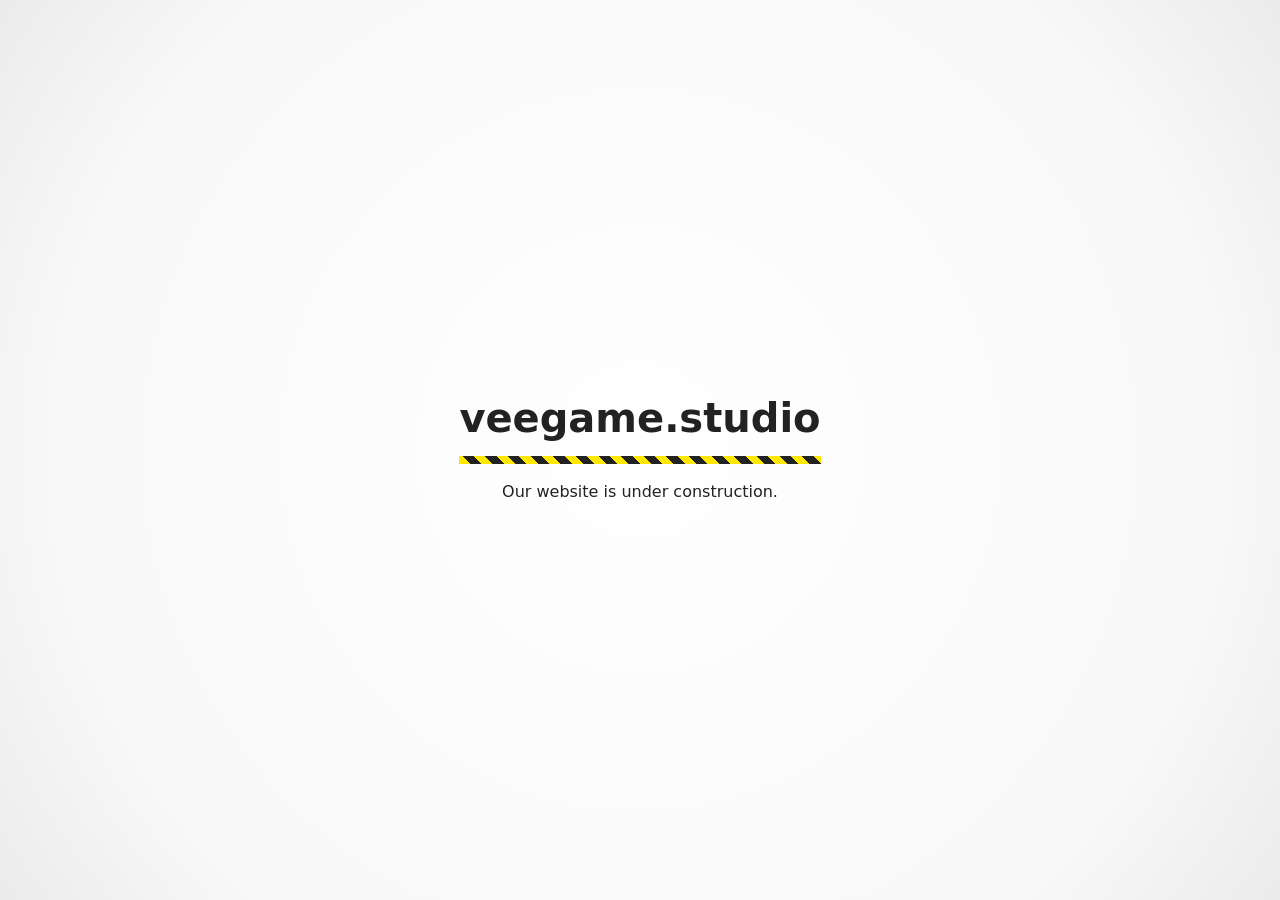
==== index.html @ 7fc869ca "Update website title from example.com to veegame.studio" ====
<!doctype html>
<html lang="en">
  <head>
    <meta charset="utf-8">
    <meta name="viewport" content="width=device-width, initial-scale=1">
    <title>example.com</title>
    <style>
      html, body {
        height: 100%;
      }
      body {
        background-color: #fff;
        background: radial-gradient(circle at center, #fff 0%, #f8f8f8 75%, #ebebeb 100%);
        color: #222;
        font-family: system-ui, -apple-system, "Segoe UI", Roboto, "Helvetica Neue", Arial, "Noto Sans", "Liberation Sans", sans-serif;
        font-size: 1rem;
        line-height: 1.5;
        margin: 0;
        display: flex;
        justify-content: center;
        align-items: center;
      }
      main {
        padding: 1rem;
        text-align: center;
      }
      h1 {
        font-size: 2.5rem;
        line-height: 1.1;
        margin: 0;
      }
      @media screen and (max-width: 480px) {
        h1 {
          font-size: 1.5rem;
        }
      }
      h1::after {
        content: "";
        background-color: #ffe800;
        background: repeating-linear-gradient(45deg, #ffe800, #ffe800 0.5rem, #222 0.5rem, #222 1.0rem);
        display: block;
        height: 0.5rem;
        margin-top: 1rem;
      }
      img {
        max-width: 100%;
        height: auto;
      }
      p {
        margin: 1rem 0 0 0;
      }
    </style>
  </head>
  <body>
    <main>
      <h1>veegame.studio</h1>
      <p>Our website is under construction.</p>
    </main>
  </body>
</html>
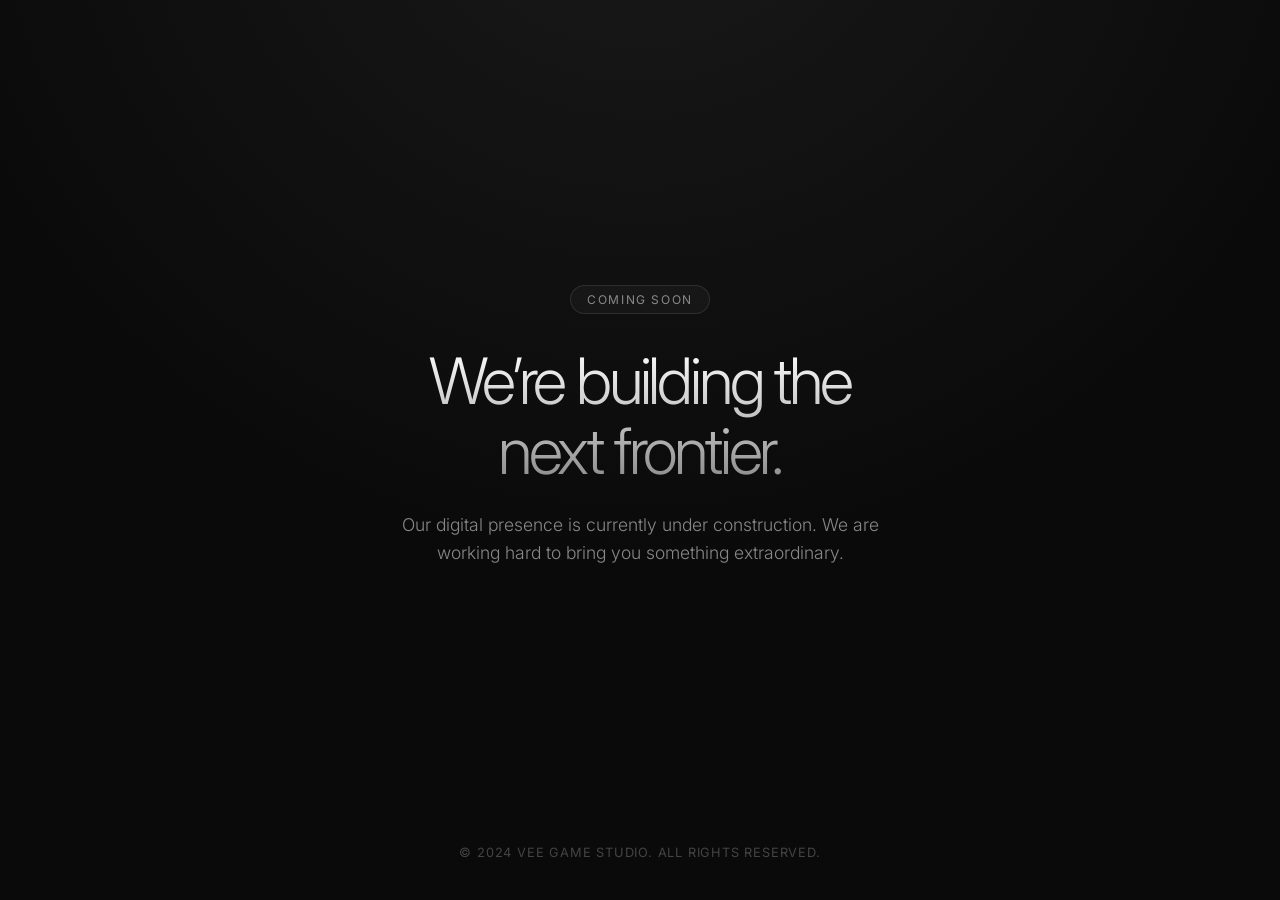
==== commit ffcbb663: "Revamp index.html with new styles and layout Updated the HTML structure and styles for a modern desi" ====
--- a/index.html
+++ b/index.html
@@ -1,61 +1,184 @@
+<!DOCTYPE html>
+<html lang="en">
 
-<!doctype html>
-<html lang="en">
-  <head>
-    <meta charset="utf-8">
-    <meta name="viewport" content="width=device-width, initial-scale=1">
-    <title>example.com</title>
+<head>
+    <meta charset="UTF-8">
+    <meta name="viewport" content="width=device-width, initial-scale=1.0">
+    <title>Vee Game Studio | Coming Soon | The Future of Innovation</title>
+    <link rel="preconnect" href="https://fonts.googleapis.com">
+    <link rel="preconnect" href="https://fonts.gstatic.com" crossorigin>
+    <link href="https://fonts.googleapis.com/css2?family=Inter:wght@300;400;600&display=swap" rel="stylesheet">
     <style>
-      html, body {
-        height: 100%;
-      }
-      body {
-        background-color: #fff;
-        background: radial-gradient(circle at center, #fff 0%, #f8f8f8 75%, #ebebeb 100%);
-        color: #222;
-        font-family: system-ui, -apple-system, "Segoe UI", Roboto, "Helvetica Neue", Arial, "Noto Sans", "Liberation Sans", sans-serif;
-        font-size: 1rem;
-        line-height: 1.5;
-        margin: 0;
-        display: flex;
-        justify-content: center;
-        align-items: center;
-      }
-      main {
-        padding: 1rem;
-        text-align: center;
-      }
-      h1 {
-        font-size: 2.5rem;
-        line-height: 1.1;
-        margin: 0;
-      }
-      @media screen and (max-width: 480px) {
+        :root {
+            --bg-color: #0a0a0a;
+            --accent-color: #ffffff;
+            --secondary-color: #888888;
+            --glass: rgba(255, 255, 255, 0.03);
+        }
+
+        * {
+            margin: 0;
+            padding: 0;
+            box-sizing: border-box;
+        }
+
+        body {
+            font-family: 'Inter', sans-serif;
+            background-color: var(--bg-color);
+            color: var(--accent-color);
+            height: 100vh;
+            display: flex;
+            justify-content: center;
+            align-items: center;
+            overflow: hidden;
+            text-rendering: optimizeLegibility;
+            -webkit-font-smoothing: antialiased;
+        }
+
+        /* Subtle Animated Background Gradient */
+        .bg-glow {
+            position: absolute;
+            top: 0;
+            left: 0;
+            width: 100%;
+            height: 100%;
+            background: radial-gradient(circle at 50% -20%, #1a1a1a 0%, #0a0a0a 60%);
+            z-index: -1;
+        }
+
+        .container {
+            text-align: center;
+            max-width: 600px;
+            padding: 2rem;
+            animation: fadeIn 1.5s ease-out;
+        }
+
+        .badge {
+            display: inline-block;
+            padding: 6px 16px;
+            border-radius: 100px;
+            background: var(--glass);
+            border: 1px solid rgba(255, 255, 255, 0.1);
+            font-size: 0.75rem;
+            letter-spacing: 0.1rem;
+            text-transform: uppercase;
+            margin-bottom: 2rem;
+            color: var(--secondary-color);
+        }
+
         h1 {
-          font-size: 1.5rem;
+            font-size: clamp(2.5rem, 8vw, 4rem);
+            font-weight: 300;
+            letter-spacing: -0.05em;
+            line-height: 1.1;
+            margin-bottom: 1.5rem;
+            background: linear-gradient(180deg, #fff 0%, #888 100%);
+            -webkit-background-clip: text;
+            -webkit-text-fill-color: transparent;
         }
-      }
-      h1::after {
-        content: "";
-        background-color: #ffe800;
-        background: repeating-linear-gradient(45deg, #ffe800, #ffe800 0.5rem, #222 0.5rem, #222 1.0rem);
-        display: block;
-        height: 0.5rem;
-        margin-top: 1rem;
-      }
-      img {
-        max-width: 100%;
-        height: auto;
-      }
-      p {
-        margin: 1rem 0 0 0;
-      }
+
+        p {
+            font-size: 1.1rem;
+            color: var(--secondary-color);
+            line-height: 1.6;
+            margin-bottom: 3rem;
+            font-weight: 300;
+        }
+
+        .input-group {
+            display: flex;
+            gap: 10px;
+            background: var(--glass);
+            padding: 6px;
+            border-radius: 12px;
+            border: 1px solid rgba(255, 255, 255, 0.1);
+            backdrop-filter: blur(10px);
+        }
+
+        input {
+            background: transparent;
+            border: none;
+            padding: 12px 20px;
+            color: white;
+            flex: 1;
+            outline: none;
+            font-family: inherit;
+        }
+
+        button {
+            background: var(--accent-color);
+            color: black;
+            border: none;
+            padding: 12px 24px;
+            border-radius: 8px;
+            font-weight: 600;
+            cursor: pointer;
+            transition: transform 0.2s ease, opacity 0.2s ease;
+        }
+
+        button:hover {
+            opacity: 0.9;
+            transform: translateY(-1px);
+        }
+
+        footer {
+            position: absolute;
+            bottom: 40px;
+            font-size: 0.8rem;
+            color: #444;
+            letter-spacing: 0.05rem;
+        }
+
+        @keyframes fadeIn {
+            from {
+                opacity: 0;
+                transform: translateY(20px);
+            }
+
+            to {
+                opacity: 1;
+                transform: translateY(0);
+            }
+        }
+
+        /* Responsive adjustments */
+        @media (max-width: 480px) {
+            .input-group {
+                flex-direction: column;
+                background: transparent;
+                border: none;
+                padding: 0;
+            }
+
+            input {
+                background: var(--glass);
+                border: 1px solid rgba(255, 255, 255, 0.1);
+                border-radius: 12px;
+                margin-bottom: 10px;
+            }
+
+            button {
+                width: 100%;
+            }
+        }
     </style>
-  </head>
-  <body>
-    <main>
-      <h1>veegame.studio</h1>
-      <p>Our website is under construction.</p>
+</head>
+
+<body>
+
+    <div class="bg-glow"></div>
+
+    <main class="container">
+        <div class="badge">Coming Soon</div>
+        <h1>We’re building the <br>next frontier.</h1>
+        <p>Our digital presence is currently under construction. We are working hard to bring you something
+            extraordinary.</p>
     </main>
-  </body>
+
+    <footer>
+        &copy; 2024 VEE GAME STUDIO. ALL RIGHTS RESERVED.
+    </footer>
+
+</body>
+
 </html>
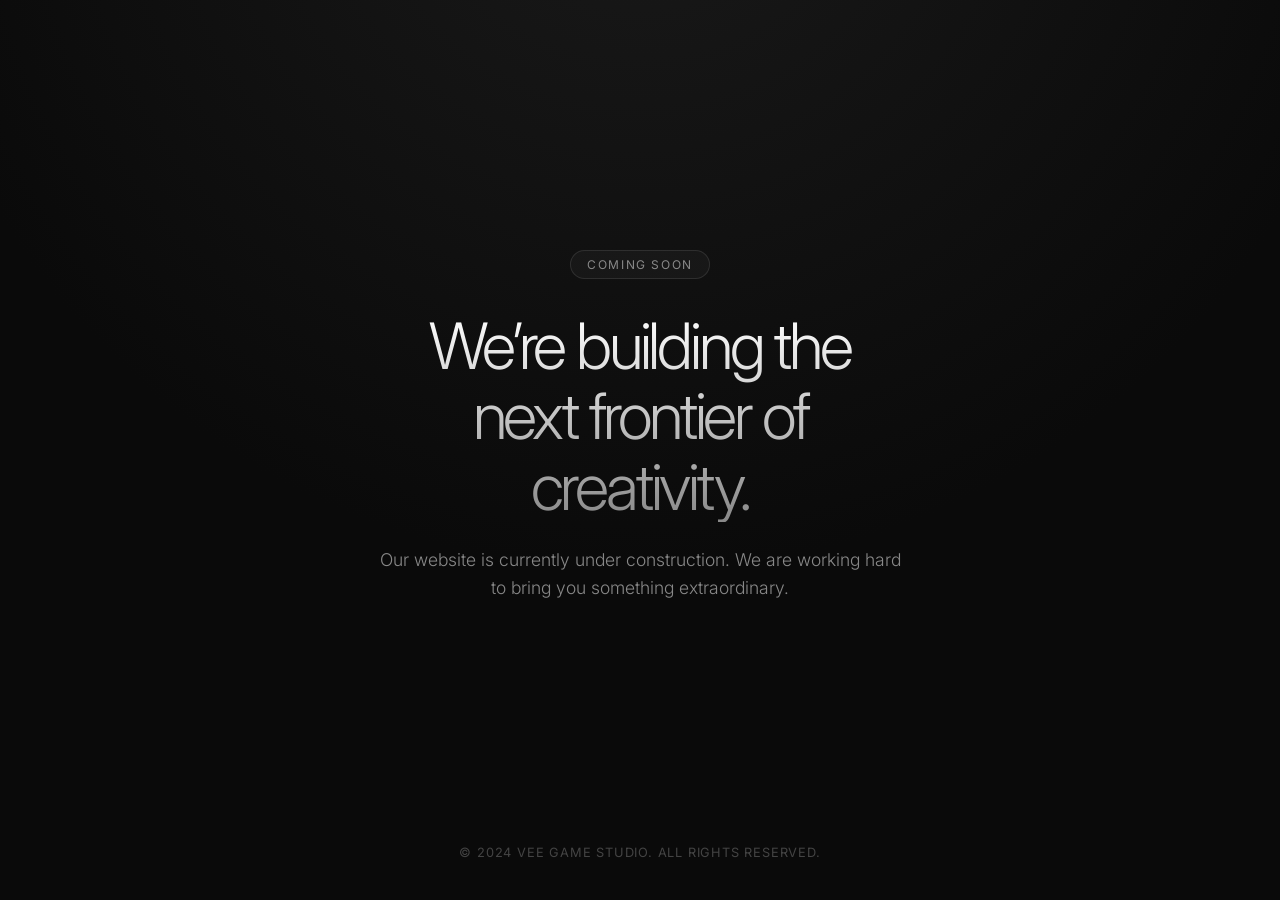
==== commit ffb66c15: "Update heading and paragraph text in index.html" ====
--- a/index.html
+++ b/index.html
@@ -5,6 +5,7 @@
     <meta charset="UTF-8">
     <meta name="viewport" content="width=device-width, initial-scale=1.0">
     <title>Vee Game Studio | Coming Soon | The Future of Innovation</title>
+    <link rel="icon" type="image/png" href="/images/favicon.png">
     <link rel="preconnect" href="https://fonts.googleapis.com">
     <link rel="preconnect" href="https://fonts.gstatic.com" crossorigin>
     <link href="https://fonts.googleapis.com/css2?family=Inter:wght@300;400;600&display=swap" rel="stylesheet">
@@ -170,8 +171,8 @@
 
     <main class="container">
         <div class="badge">Coming Soon</div>
-        <h1>We’re building the <br>next frontier.</h1>
-        <p>Our digital presence is currently under construction. We are working hard to bring you something
+        <h1>We’re building the <br>next frontier of creativity.</h1>
+        <p>Our website is currently under construction. We are working hard to bring you something
             extraordinary.</p>
     </main>
 
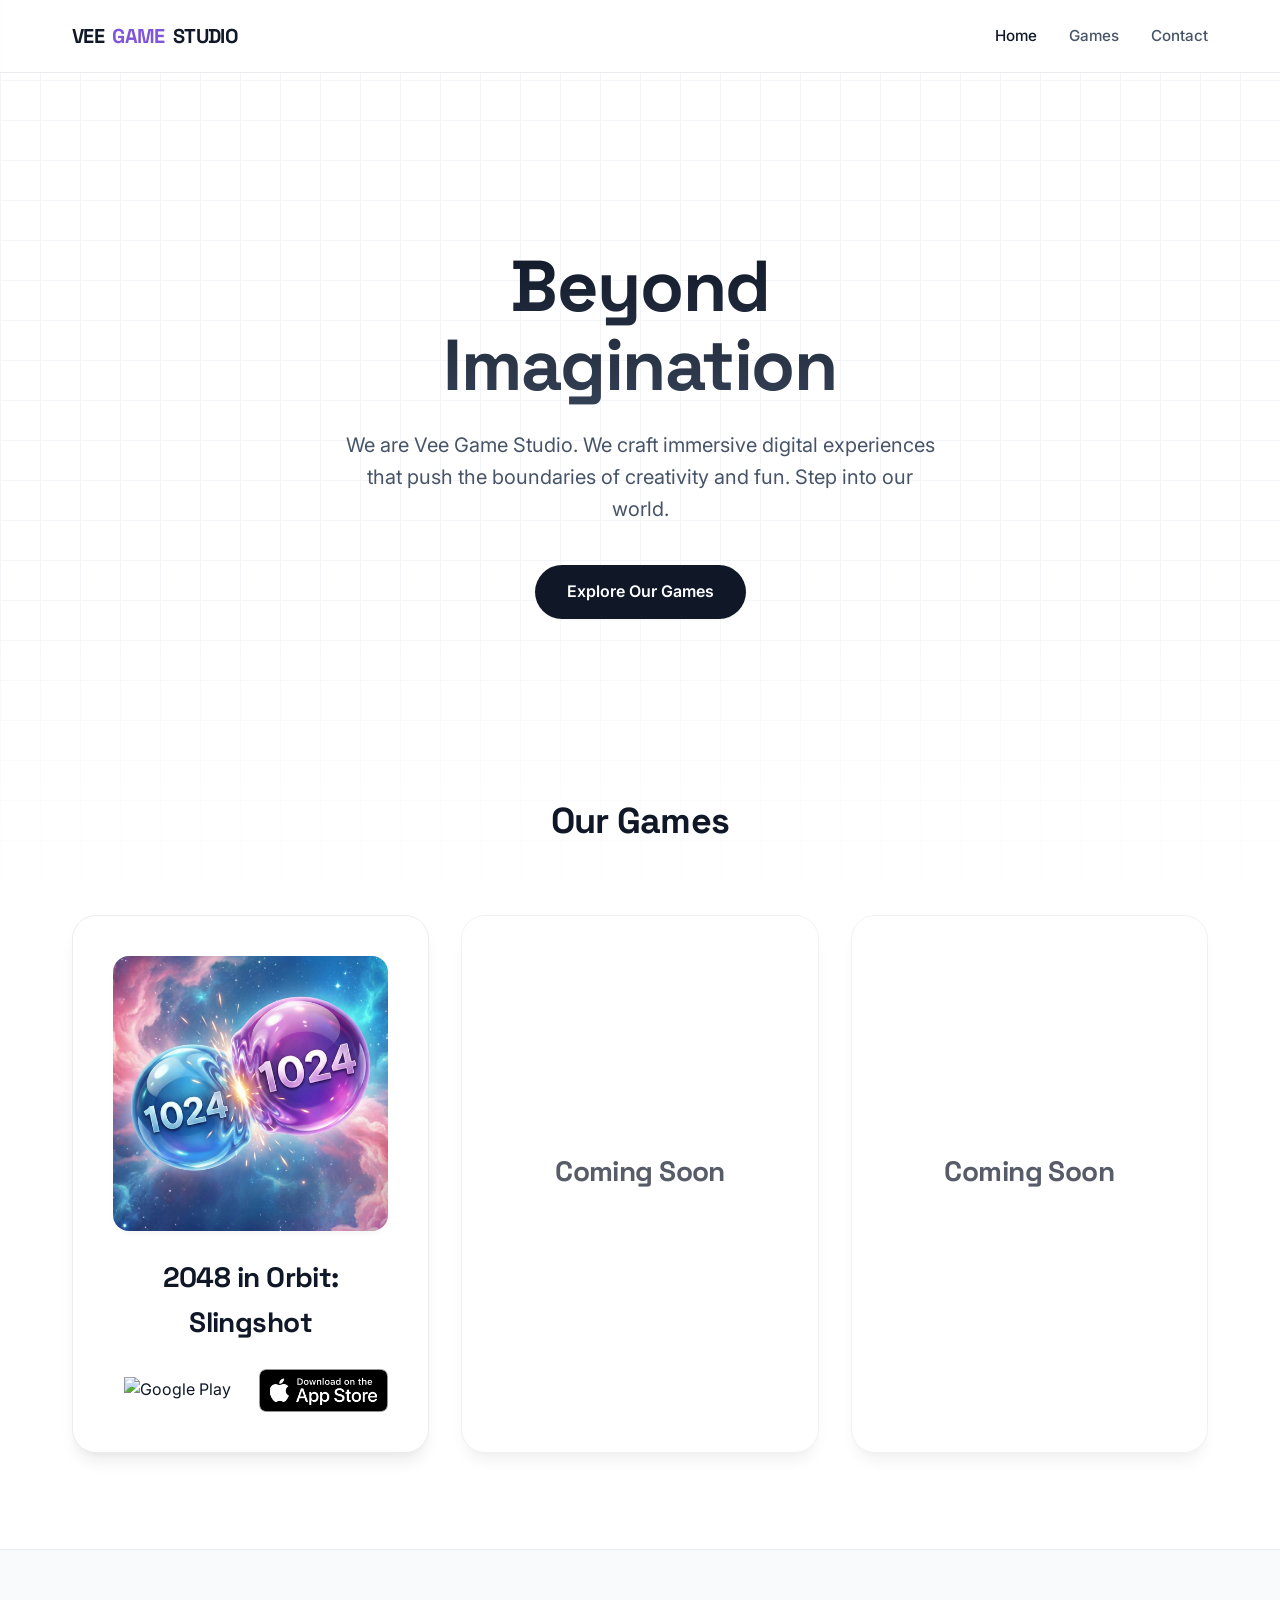
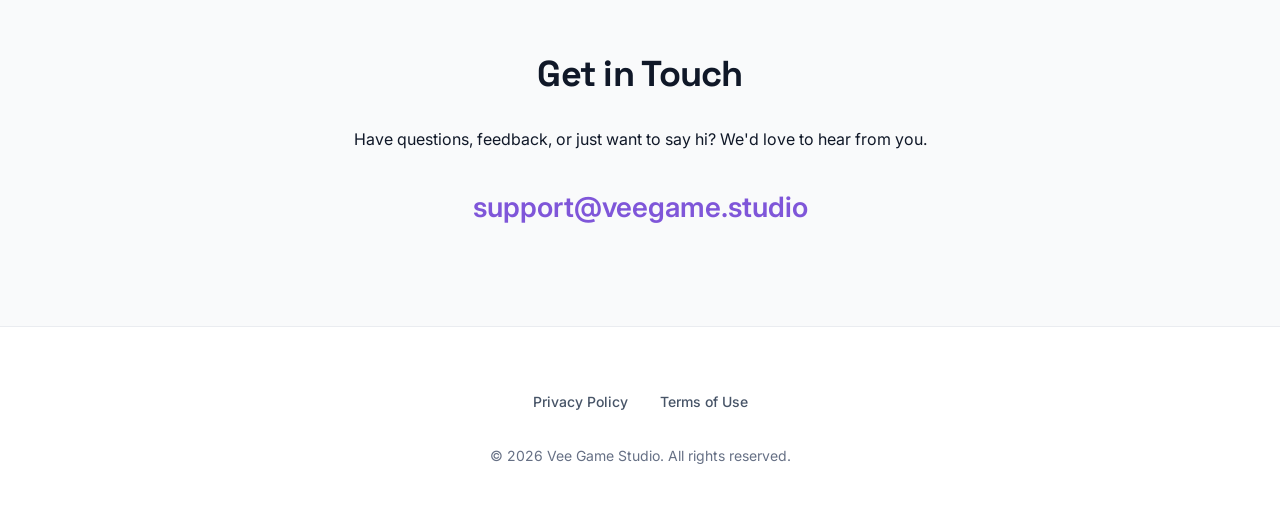
==== commit c9a808e1: "revamp the homepage" ====
--- a/index.html
+++ b/index.html
@@ -4,182 +4,122 @@
 <head>
     <meta charset="UTF-8">
     <meta name="viewport" content="width=device-width, initial-scale=1.0">
-    <title>Vee Game Studio | Coming Soon | The Future of Innovation</title>
+    <title>Vee Game Studio | Crafting Digital Universes</title>
     <link rel="icon" type="image/png" href="/images/favicon.png">
+
+    <!-- Fonts -->
     <link rel="preconnect" href="https://fonts.googleapis.com">
     <link rel="preconnect" href="https://fonts.gstatic.com" crossorigin>
-    <link href="https://fonts.googleapis.com/css2?family=Inter:wght@300;400;600&display=swap" rel="stylesheet">
-    <style>
-        :root {
-            --bg-color: #0a0a0a;
-            --accent-color: #ffffff;
-            --secondary-color: #888888;
-            --glass: rgba(255, 255, 255, 0.03);
-        }
+    <link
+        href="https://fonts.googleapis.com/css2?family=Inter:wght@400;500;600&family=Space+Grotesk:wght@500;700&display=swap"
+        rel="stylesheet">
 
-        * {
-            margin: 0;
-            padding: 0;
-            box-sizing: border-box;
-        }
+    <!-- Styles -->
+    <link rel="stylesheet" href="css/style.css">
 
-        body {
-            font-family: 'Inter', sans-serif;
-            background-color: var(--bg-color);
-            color: var(--accent-color);
-            height: 100vh;
-            display: flex;
-            justify-content: center;
-            align-items: center;
-            overflow: hidden;
-            text-rendering: optimizeLegibility;
-            -webkit-font-smoothing: antialiased;
-        }
-
-        /* Subtle Animated Background Gradient */
-        .bg-glow {
-            position: absolute;
-            top: 0;
-            left: 0;
-            width: 100%;
-            height: 100%;
-            background: radial-gradient(circle at 50% -20%, #1a1a1a 0%, #0a0a0a 60%);
-            z-index: -1;
-        }
-
-        .container {
-            text-align: center;
-            max-width: 600px;
-            padding: 2rem;
-            animation: fadeIn 1.5s ease-out;
-        }
-
-        .badge {
-            display: inline-block;
-            padding: 6px 16px;
-            border-radius: 100px;
-            background: var(--glass);
-            border: 1px solid rgba(255, 255, 255, 0.1);
-            font-size: 0.75rem;
-            letter-spacing: 0.1rem;
-            text-transform: uppercase;
-            margin-bottom: 2rem;
-            color: var(--secondary-color);
-        }
-
-        h1 {
-            font-size: clamp(2.5rem, 8vw, 4rem);
-            font-weight: 300;
-            letter-spacing: -0.05em;
-            line-height: 1.1;
-            margin-bottom: 1.5rem;
-            background: linear-gradient(180deg, #fff 0%, #888 100%);
-            -webkit-background-clip: text;
-            -webkit-text-fill-color: transparent;
-        }
-
-        p {
-            font-size: 1.1rem;
-            color: var(--secondary-color);
-            line-height: 1.6;
-            margin-bottom: 3rem;
-            font-weight: 300;
-        }
-
-        .input-group {
-            display: flex;
-            gap: 10px;
-            background: var(--glass);
-            padding: 6px;
-            border-radius: 12px;
-            border: 1px solid rgba(255, 255, 255, 0.1);
-            backdrop-filter: blur(10px);
-        }
-
-        input {
-            background: transparent;
-            border: none;
-            padding: 12px 20px;
-            color: white;
-            flex: 1;
-            outline: none;
-            font-family: inherit;
-        }
-
-        button {
-            background: var(--accent-color);
-            color: black;
-            border: none;
-            padding: 12px 24px;
-            border-radius: 8px;
-            font-weight: 600;
-            cursor: pointer;
-            transition: transform 0.2s ease, opacity 0.2s ease;
-        }
-
-        button:hover {
-            opacity: 0.9;
-            transform: translateY(-1px);
-        }
-
-        footer {
-            position: absolute;
-            bottom: 40px;
-            font-size: 0.8rem;
-            color: #444;
-            letter-spacing: 0.05rem;
-        }
-
-        @keyframes fadeIn {
-            from {
-                opacity: 0;
-                transform: translateY(20px);
-            }
-
-            to {
-                opacity: 1;
-                transform: translateY(0);
-            }
-        }
-
-        /* Responsive adjustments */
-        @media (max-width: 480px) {
-            .input-group {
-                flex-direction: column;
-                background: transparent;
-                border: none;
-                padding: 0;
-            }
-
-            input {
-                background: var(--glass);
-                border: 1px solid rgba(255, 255, 255, 0.1);
-                border-radius: 12px;
-                margin-bottom: 10px;
-            }
-
-            button {
-                width: 100%;
-            }
-        }
-    </style>
+    <!-- SEO -->
+    <meta name="description"
+        content="Vee Game Studio - Innovative game development studio creating immersive digital experiences. Check out our latest game: Orbital 2048.">
 </head>
 
 <body>
 
-    <div class="bg-glow"></div>
+    <!-- Background Effects -->
+    <div class="bg-grid"></div>
+    <div class="glow-orb one"></div>
+    <div class="glow-orb two"></div>
 
-    <main class="container">
-        <div class="badge">Coming Soon</div>
-        <h1>We’re building the <br>next frontier of creativity.</h1>
-        <p>Our website is currently under construction. We are working hard to bring you something
-            extraordinary.</p>
+    <header>
+        <div class="container header-content">
+            <div class="logo">
+                VEE<span>GAME</span>STUDIO
+            </div>
+            <nav>
+                <ul>
+                    <li><a href="#" class="active">Home</a></li>
+                    <li><a href="#games">Games</a></li>
+                    <li><a href="#contact">Contact</a></li>
+                </ul>
+            </nav>
+        </div>
+    </header>
+
+    <main>
+        <!-- Hero Section -->
+        <section class="hero container">
+            <h1>Beyond <br>Imagination</h1>
+            <p>We are Vee Game Studio. We craft immersive digital experiences that push the boundaries of creativity and
+                fun. Step into our world.</p>
+            <a href="#games" class="btn-primary">Explore Our Games</a>
+        </section>
+
+        <!-- Games Section -->
+        <section id="games" class="container">
+            <h2 class="section-title">Our Games</h2>
+            <div class="games-grid">
+                <!-- Game 1: Orbital 2048 -->
+                <!-- Game 1: Orbital 2048 -->
+                <article class="game-card">
+                    <img src="images/2048inOrbit.png" alt="2048 in Orbit" class="game-featured-image">
+                    <h3>2048 in Orbit: Slingshot</h3>
+                    <div class="store-links">
+                        <a href="https://play.google.com/store/apps/details?id=com.veegamestudio.orbital_2048"
+                            target="_blank">
+                            <img src="images/playstore.png" alt="Google Play" class="store-badge">
+                        </a>
+                        <a href="https://apps.apple.com/us/app/2048-in-orbit-slingshot/id6757601433" target="_blank">
+                            <img src="images/appstore.png" alt="App Store" class="store-badge">
+                        </a>
+                    </div>
+                </article>
+
+                <!-- Placeholder 1 -->
+                <article class="game-card coming-soon-card">
+                    <h3>Coming Soon</h3>
+                </article>
+
+                <!-- Placeholder 2 -->
+                <article class="game-card coming-soon-card">
+                    <h3>Coming Soon</h3>
+                </article>
+            </div>
+        </section>
+
+        <!-- Contact Section -->
+        <section id="contact" class="contact-section">
+            <div class="container">
+                <div class="contact-card">
+                    <h2>Get in Touch</h2>
+                    <p>Have questions, feedback, or just want to say hi? We'd love to hear from you.</p>
+                    <a href="mailto:support@veegame.studio" class="contact-email">support@veegame.studio</a>
+                </div>
+            </div>
+        </section>
     </main>
 
+    <!-- Footer -->
     <footer>
-        &copy; 2024 VEE GAME STUDIO. ALL RIGHTS RESERVED.
+        <div class="container">
+            <div class="footer-links">
+                <a href="https://www.veegame.studio/privacy-policy/">Privacy Policy</a>
+                <a href="https://www.veegame.studio/terms-of-use/">Terms of Use</a>
+            </div>
+            <p>&copy; 2026 Vee Game Studio. All rights reserved.</p>
+        </div>
     </footer>
+
+    <script>
+        // Smooth scroll for anchor links
+        document.querySelectorAll('a[href^="#"]').forEach(anchor => {
+            anchor.addEventListener('click', function (e) {
+                e.preventDefault();
+                document.querySelector(this.getAttribute('href')).scrollIntoView({
+                    behavior: 'smooth'
+                });
+            });
+        });
+    </script>
 
 </body>
 
-</html>
+</html>
--- a/css/style.css
+++ b/css/style.css
@@ -0,0 +1,410 @@
+:root {
+    --bg-color: #ffffff;
+    --text-color: #101828;
+    --heading-color: #101828;
+    --primary-color: #7F56D9;
+    /* Hex Purple: closest to #6941C6 / #7F56D9 used in modern SaaS */
+    --secondary-color: #F9F5FF;
+    /* Light Purple Bg */
+    --accent-color: #F5C0C0;
+    /* Rose Quartz */
+    --border-color: #EAECF0;
+    --card-bg: #ffffff;
+    --button-bg: #101828;
+    --button-text: #ffffff;
+    --font-main: 'Inter', sans-serif;
+    --font-heading: 'Space Grotesk', sans-serif;
+}
+
+* {
+    margin: 0;
+    padding: 0;
+    box-sizing: border-box;
+}
+
+body {
+    background-color: var(--bg-color);
+    color: var(--text-color);
+    font-family: var(--font-main);
+    overflow-x: hidden;
+    line-height: 1.6;
+    -webkit-font-smoothing: antialiased;
+}
+
+/* --- Background Grid --- */
+.bg-grid {
+    position: fixed;
+    top: 0;
+    left: 0;
+    width: 100%;
+    height: 100%;
+    z-index: -1;
+    background-size: 40px 40px;
+    background-image:
+        linear-gradient(to right, #F2F4F7 1px, transparent 1px),
+        linear-gradient(to bottom, #F2F4F7 1px, transparent 1px);
+    mask-image: linear-gradient(to bottom, black 60%, transparent 100%);
+}
+
+/* Remove old glow orbs, maybe keep one subtle gradient if needed */
+.glow-orb {
+    display: none;
+}
+
+/* --- Typography --- */
+h1,
+h2,
+h3 {
+    font-family: var(--font-heading);
+    color: var(--heading-color);
+    letter-spacing: -0.02em;
+    /* Tight tracking like modern SaaS */
+    font-weight: 700;
+}
+
+a {
+    text-decoration: none;
+    color: inherit;
+    transition: color 0.2s ease;
+}
+
+/* --- Container --- */
+.container {
+    max-width: 1200px;
+    margin: 0 auto;
+    padding: 0 2rem;
+}
+
+/* --- Header --- */
+header {
+    background: rgba(255, 255, 255, 0.8);
+    backdrop-filter: blur(12px);
+    position: sticky;
+    top: 0;
+    z-index: 100;
+    border-bottom: 1px solid var(--border-color);
+}
+
+.header-content {
+    padding: 1.25rem 2rem;
+    display: flex;
+    justify-content: space-between;
+    align-items: center;
+}
+
+.logo {
+    font-size: 1.25rem;
+    font-weight: 700;
+    font-family: var(--font-heading);
+    color: var(--heading-color);
+    letter-spacing: -0.03em;
+    display: flex;
+    align-items: center;
+    gap: 0.5rem;
+}
+
+.logo span {
+    color: var(--primary-color);
+}
+
+nav ul {
+    display: flex;
+    gap: 2rem;
+    list-style: none;
+}
+
+nav a {
+    font-size: 0.95rem;
+    font-weight: 500;
+    color: #475467;
+    /* Gray-600 */
+}
+
+nav a:hover,
+nav a.active {
+    color: var(--heading-color);
+}
+
+/* --- Hero Section --- */
+.hero {
+    min-height: 80vh;
+    display: flex;
+    flex-direction: column;
+    justify-content: center;
+    align-items: center;
+    text-align: center;
+    padding: 6rem 0;
+    position: relative;
+}
+
+.hero h1 {
+    font-size: clamp(3rem, 6vw, 4.5rem);
+    /* Slightly smaller, more controlled */
+    line-height: 1.1;
+    margin-bottom: 1.5rem;
+    max-width: 900px;
+    background: linear-gradient(180deg, #101828 0%, #344054 100%);
+    -webkit-background-clip: text;
+    background-clip: text;
+    -webkit-text-fill-color: transparent;
+    animation: fadeInUp 0.6s ease-out;
+}
+
+.hero p {
+    font-size: 1.25rem;
+    max-width: 600px;
+    margin-bottom: 2.5rem;
+    color: #475467;
+    /* Gray-600 */
+    font-weight: 400;
+    animation: fadeInUp 0.6s ease-out 0.1s backwards;
+}
+
+.btn-primary {
+    display: inline-flex;
+    align-items: center;
+    justify-content: center;
+    padding: 0.875rem 2rem;
+    background: var(--button-bg);
+    color: var(--button-text);
+    font-weight: 600;
+    border-radius: 100px;
+    /* Pill shape */
+    transition: all 0.2s ease;
+    box-shadow: 0 1px 2px rgba(16, 24, 40, 0.05);
+    animation: fadeInUp 0.6s ease-out 0.2s backwards;
+}
+
+.btn-primary:hover {
+    background: #1D2939;
+    /* Gray-800 */
+    transform: translateY(-1px);
+    box-shadow: 0 4px 6px -1px rgba(16, 24, 40, 0.1), 0 2px 4px -1px rgba(16, 24, 40, 0.06);
+}
+
+/* --- Games Section --- */
+.section-title {
+    font-size: 2.25rem;
+    margin-bottom: 4rem;
+    text-align: center;
+    position: relative;
+    /* Removed underline decoration for cleaner look */
+}
+
+.games-grid {
+    display: grid;
+    grid-template-columns: repeat(auto-fit, minmax(300px, 1fr));
+    gap: 2rem;
+    padding-bottom: 6rem;
+    max-width: 1200px;
+    /* Ensure it doesn't stretch too wide if we want constraints */
+    margin: 0 auto;
+}
+
+.coming-soon-card {
+    display: flex;
+    flex-direction: column;
+    justify-content: center;
+    align-items: center;
+    background: transparent;
+    border: 2px dashed #E4E7EC;
+    /* Dashed border for placeholder */
+    box-shadow: none;
+    opacity: 0.7;
+}
+
+.coming-soon-card:hover {
+    border-color: #D0D5DD;
+    transform: translateY(-2px);
+    box-shadow: none;
+}
+
+.coming-soon-card h3 {
+    color: #98A2B3;
+    /* Lighter text */
+    font-size: 1.5rem;
+}
+
+.game-card {
+    background: var(--card-bg);
+    border: 1px solid var(--border-color);
+    border-radius: 24px;
+    /* More rounded */
+    padding: 2.5rem;
+    transition: all 0.3s ease;
+    position: relative;
+    overflow: hidden;
+    box-shadow: 0 4px 6px -2px rgba(16, 24, 40, 0.03), 0 12px 16px -4px rgba(16, 24, 40, 0.08);
+}
+
+.game-card:hover {
+    transform: translateY(-4px);
+    box-shadow: 0 20px 24px -4px rgba(16, 24, 40, 0.08), 0 8px 8px -4px rgba(16, 24, 40, 0.03);
+    border-color: #D0D5DD;
+}
+
+.game-card::before {
+    /* Subtle top accent border on hover */
+    content: '';
+    position: absolute;
+    top: 0;
+    left: 0;
+    width: 100%;
+    height: 4px;
+    background: var(--primary-color);
+    opacity: 0;
+    transition: opacity 0.3s ease;
+}
+
+.game-card:hover::before {
+    opacity: 1;
+}
+
+/* Featured Image Style */
+.game-featured-image {
+    width: 100%;
+    height: auto;
+    border-radius: 16px;
+    margin-bottom: 1.5rem;
+    display: block;
+    box-shadow: 0 4px 6px -2px rgba(16, 24, 40, 0.05);
+}
+
+.game-card h3 {
+    margin-bottom: 1.5rem;
+    font-size: 1.75rem;
+    /* Slightly larger title */
+    font-weight: 700;
+    text-align: center;
+    color: var(--heading-color);
+}
+
+.store-links {
+    display: flex;
+    justify-content: space-between;
+    /* Pushes items to left and right edges */
+    gap: 1rem;
+    flex-wrap: nowrap;
+    /* Ensure they stay on one line if possible */
+    align-items: center;
+    margin-top: auto;
+    /* Push to bottom if flex column parent */
+}
+
+.store-links a {
+    flex: 1;
+    /* Allow links to take available space */
+    display: flex;
+    justify-content: center;
+    /* Center badge within its area */
+    min-width: 0;
+    /* Allow flex item to shrink below content size */
+}
+
+.store-badge {
+    height: auto;
+    max-height: 50px;
+    /* Limit height but allow scaling down */
+    max-width: 100%;
+    /* Prevent overflowing the container */
+    width: auto;
+    object-fit: contain;
+    transition: transform 0.2s ease, opacity 0.2s ease;
+    display: block;
+}
+
+.store-badge:hover {
+    transform: translateY(-2px);
+    opacity: 0.85;
+}
+
+/* --- Contact Section --- */
+.contact-section {
+    padding: 6rem 0;
+    text-align: center;
+    background: #F9FAFB;
+    /* Gray-50 */
+    border-top: 1px solid var(--border-color);
+    border-bottom: 1px solid var(--border-color);
+}
+
+.contact-card {
+    background: transparent;
+    border: none;
+    padding: 0;
+    max-width: 600px;
+    margin: 0 auto;
+    box-shadow: none;
+}
+
+.contact-card h2 {
+    font-size: 2.25rem;
+    margin-bottom: 1.5rem;
+}
+
+.contact-email {
+    font-size: 1.75rem;
+    color: var(--primary-color);
+    font-weight: 600;
+    margin-top: 2rem;
+    display: inline-block;
+    transition: color 0.2s ease;
+}
+
+.contact-email:hover {
+    color: #53389E;
+    /* Darker purple */
+    text-decoration: underline;
+}
+
+/* --- Footer --- */
+footer {
+    padding: 4rem 0;
+    text-align: center;
+    background: white;
+    font-size: 0.875rem;
+    color: #667085;
+}
+
+.footer-links {
+    display: flex;
+    justify-content: center;
+    gap: 2rem;
+    margin-bottom: 2rem;
+}
+
+.footer-links a {
+    color: #475467;
+    font-weight: 500;
+}
+
+.footer-links a:hover {
+    color: var(--primary-color);
+}
+
+@keyframes fadeInUp {
+    from {
+        opacity: 0;
+        transform: translateY(20px);
+    }
+
+    to {
+        opacity: 1;
+        transform: translateY(0);
+    }
+}
+
+/* Responsive adjustments */
+@media (max-width: 768px) {
+    .header-content {
+        padding: 1rem;
+    }
+
+    .hero h1 {
+        font-size: 2.5rem;
+    }
+
+    .store-links {
+        flex-direction: column;
+    }
+}
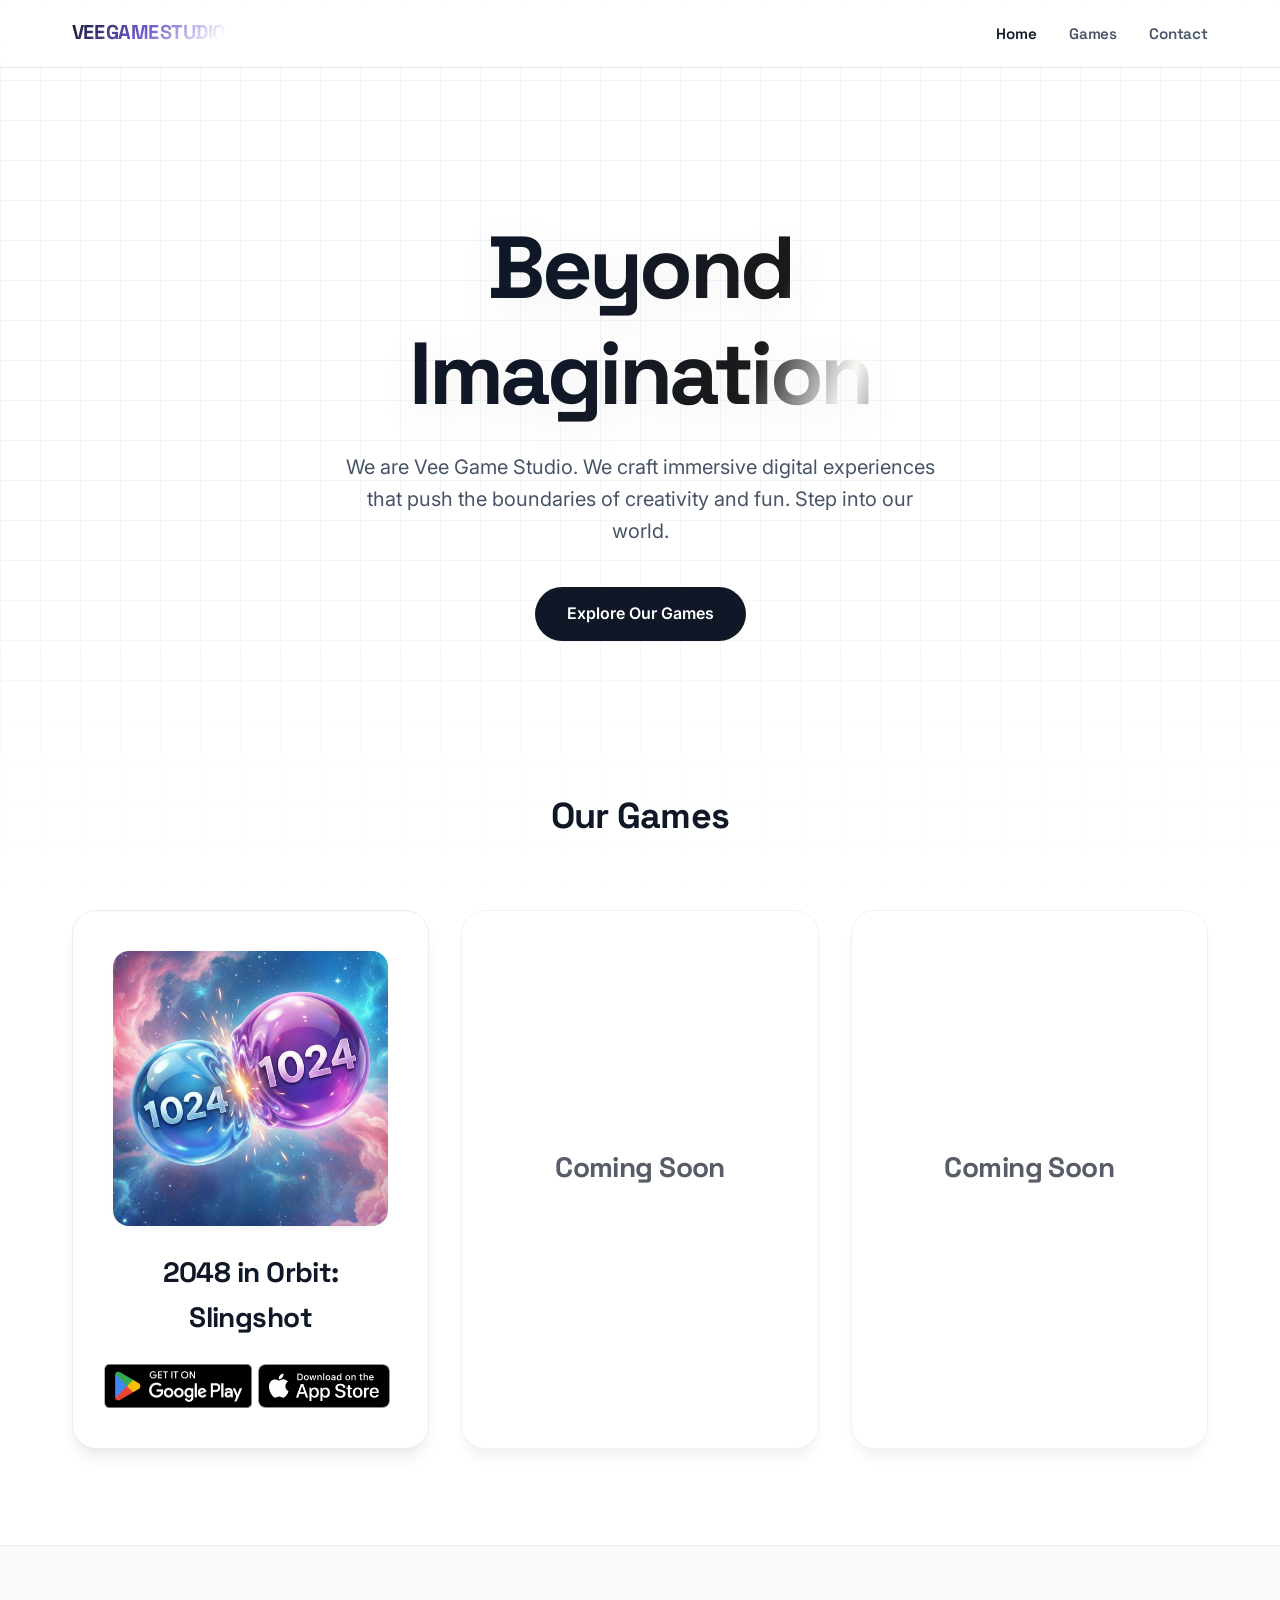
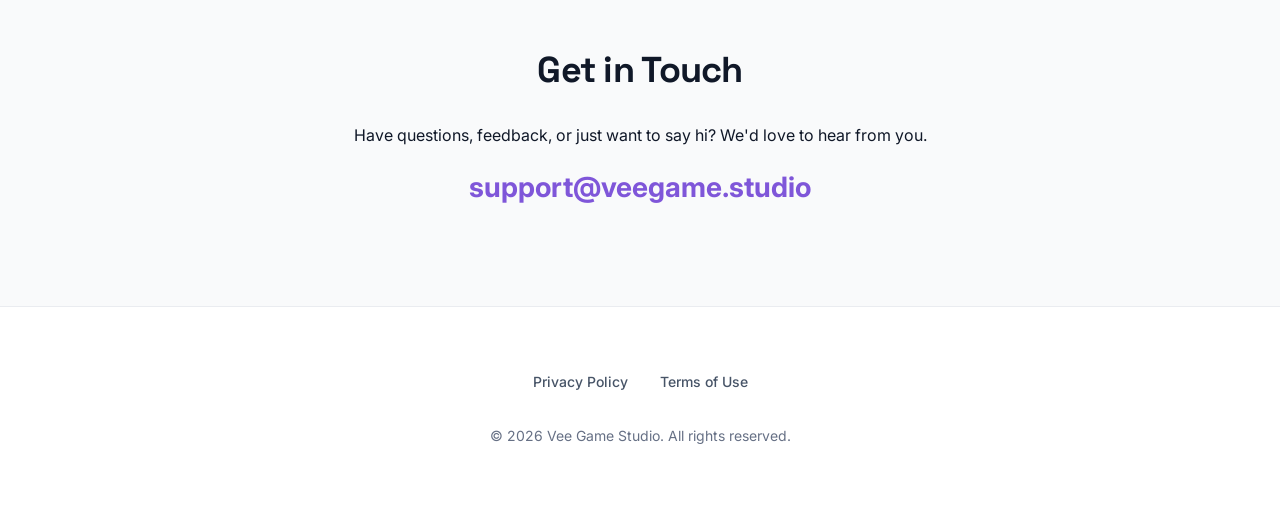
==== commit c342dd68: "improve the visual" ====
--- a/index.html
+++ b/index.html
@@ -113,9 +113,20 @@
         document.querySelectorAll('a[href^="#"]').forEach(anchor => {
             anchor.addEventListener('click', function (e) {
                 e.preventDefault();
-                document.querySelector(this.getAttribute('href')).scrollIntoView({
-                    behavior: 'smooth'
-                });
+                const targetId = this.getAttribute('href');
+                if (targetId === '#') {
+                    window.scrollTo({
+                        top: 0,
+                        behavior: 'smooth'
+                    });
+                } else {
+                    const targetElement = document.querySelector(targetId);
+                    if (targetElement) {
+                        targetElement.scrollIntoView({
+                            behavior: 'smooth'
+                        });
+                    }
+                }
             });
         });
     </script>
--- a/css/style.css
+++ b/css/style.css
@@ -100,11 +100,37 @@
     letter-spacing: -0.03em;
     display: flex;
     align-items: center;
-    gap: 0.5rem;
+    gap: 0.1rem;
+    position: relative;
+    padding-bottom: 0.2rem;
+    /* Buffer for descenders */
+    line-height: 1.2;
+    overflow: hidden;
+
+    /* Reflective Shimmer Effect */
+    background: linear-gradient(-45deg,
+            #101828,
+            #6E56CF,
+            #fff,
+            #6E56CF,
+            #101828);
+    background-size: 200% auto;
+    -webkit-background-clip: text;
+    background-clip: text;
+    -webkit-text-fill-color: transparent;
+    animation: shine 5s linear infinite;
+}
+
+@keyframes shine {
+    to {
+        background-position: 200% center;
+    }
 }
 
 .logo span {
-    color: var(--primary-color);
+    /* Keep the purple accent visible within the gradient mask */
+    background: transparent;
+    -webkit-text-fill-color: transparent;
 }
 
 nav ul {
@@ -115,9 +141,11 @@
 
 nav a {
     font-size: 0.95rem;
-    font-weight: 500;
+    font-weight: 600;
+    font-family: var(--font-heading);
     color: #475467;
     /* Gray-600 */
+    letter-spacing: -0.01em;
 }
 
 nav a:hover,
@@ -138,16 +166,73 @@
 }
 
 .hero h1 {
-    font-size: clamp(3rem, 6vw, 4.5rem);
-    /* Slightly smaller, more controlled */
-    line-height: 1.1;
-    margin-bottom: 1.5rem;
-    max-width: 900px;
-    background: linear-gradient(180deg, #101828 0%, #344054 100%);
+    font-size: clamp(3.5rem, 8vw, 5.5rem);
+    /* Increased size for billion-dollar impact */
+    line-height: 1.2;
+    /* Increased to fix descender cropping */
+    margin-bottom: 1rem;
+    padding-bottom: 0.1em;
+    /* Buffer for letters like 'g' */
+    max-width: 1000px;
+    font-weight: 800;
+    letter-spacing: -0.04em;
+
+    /* Noir Premium Shimmer Gradient */
+    background: linear-gradient(110deg,
+            #101828 20%,
+            #1A1A1A 40%,
+            #F9F8F5 50%,
+            #1A1A1A 60%,
+            #101828 80%);
+    background-size: 200% auto;
     -webkit-background-clip: text;
     background-clip: text;
     -webkit-text-fill-color: transparent;
-    animation: fadeInUp 0.6s ease-out;
+
+    /* Animations */
+    animation:
+        shimmerHero 8s linear infinite,
+        floatHero 6s ease-in-out infinite,
+        fadeInUp 0.8s ease-out;
+
+    /* Subtle depth */
+    filter: drop-shadow(0 10px 20px rgba(0, 0, 0, 0.05));
+}
+
+@keyframes shimmerHero {
+    0% {
+        background-position: -100% center;
+    }
+
+    100% {
+        background-position: 100% center;
+    }
+}
+
+@keyframes gradientFlow {
+    0% {
+        background-position: 0% 50%;
+    }
+
+    50% {
+        background-position: 100% 50%;
+    }
+
+    100% {
+        background-position: 0% 50%;
+    }
+}
+
+@keyframes floatHero {
+
+    0%,
+    100% {
+        transform: translateY(0);
+    }
+
+    50% {
+        transform: translateY(-8px);
+    }
 }
 
 .hero p {
@@ -302,11 +387,8 @@
 }
 
 .store-badge {
-    height: auto;
-    max-height: 50px;
-    /* Limit height but allow scaling down */
-    max-width: 100%;
-    /* Prevent overflowing the container */
+    height: 44px;
+    /* Fixed height to ensure both badges are identical */
     width: auto;
     object-fit: contain;
     transition: transform 0.2s ease, opacity 0.2s ease;
@@ -345,16 +427,19 @@
 .contact-email {
     font-size: 1.75rem;
     color: var(--primary-color);
-    font-weight: 600;
-    margin-top: 2rem;
+    font-weight: 700;
+    /* Increased weight for presence */
+    margin-top: 1rem;
     display: inline-block;
-    transition: color 0.2s ease;
+    transition: all 0.3s cubic-bezier(0.4, 0, 0.2, 1);
+    position: relative;
 }
 
 .contact-email:hover {
-    color: #53389E;
-    /* Darker purple */
-    text-decoration: underline;
+    color: #43394c;
+    /* Shift to a deep elegant obsidian-purple */
+    transform: translateY(-2px) scale(1.05);
+    text-shadow: 0 10px 20px rgba(110, 86, 207, 0.15);
 }
 
 /* --- Footer --- */
@@ -397,7 +482,19 @@
 /* Responsive adjustments */
 @media (max-width: 768px) {
     .header-content {
-        padding: 1rem;
+        padding: 1rem 1.5rem;
+    }
+
+    .logo {
+        font-size: 1.1rem;
+    }
+
+    nav ul {
+        gap: 1rem;
+    }
+
+    nav a {
+        font-size: 0.85rem;
     }
 
     .hero h1 {
